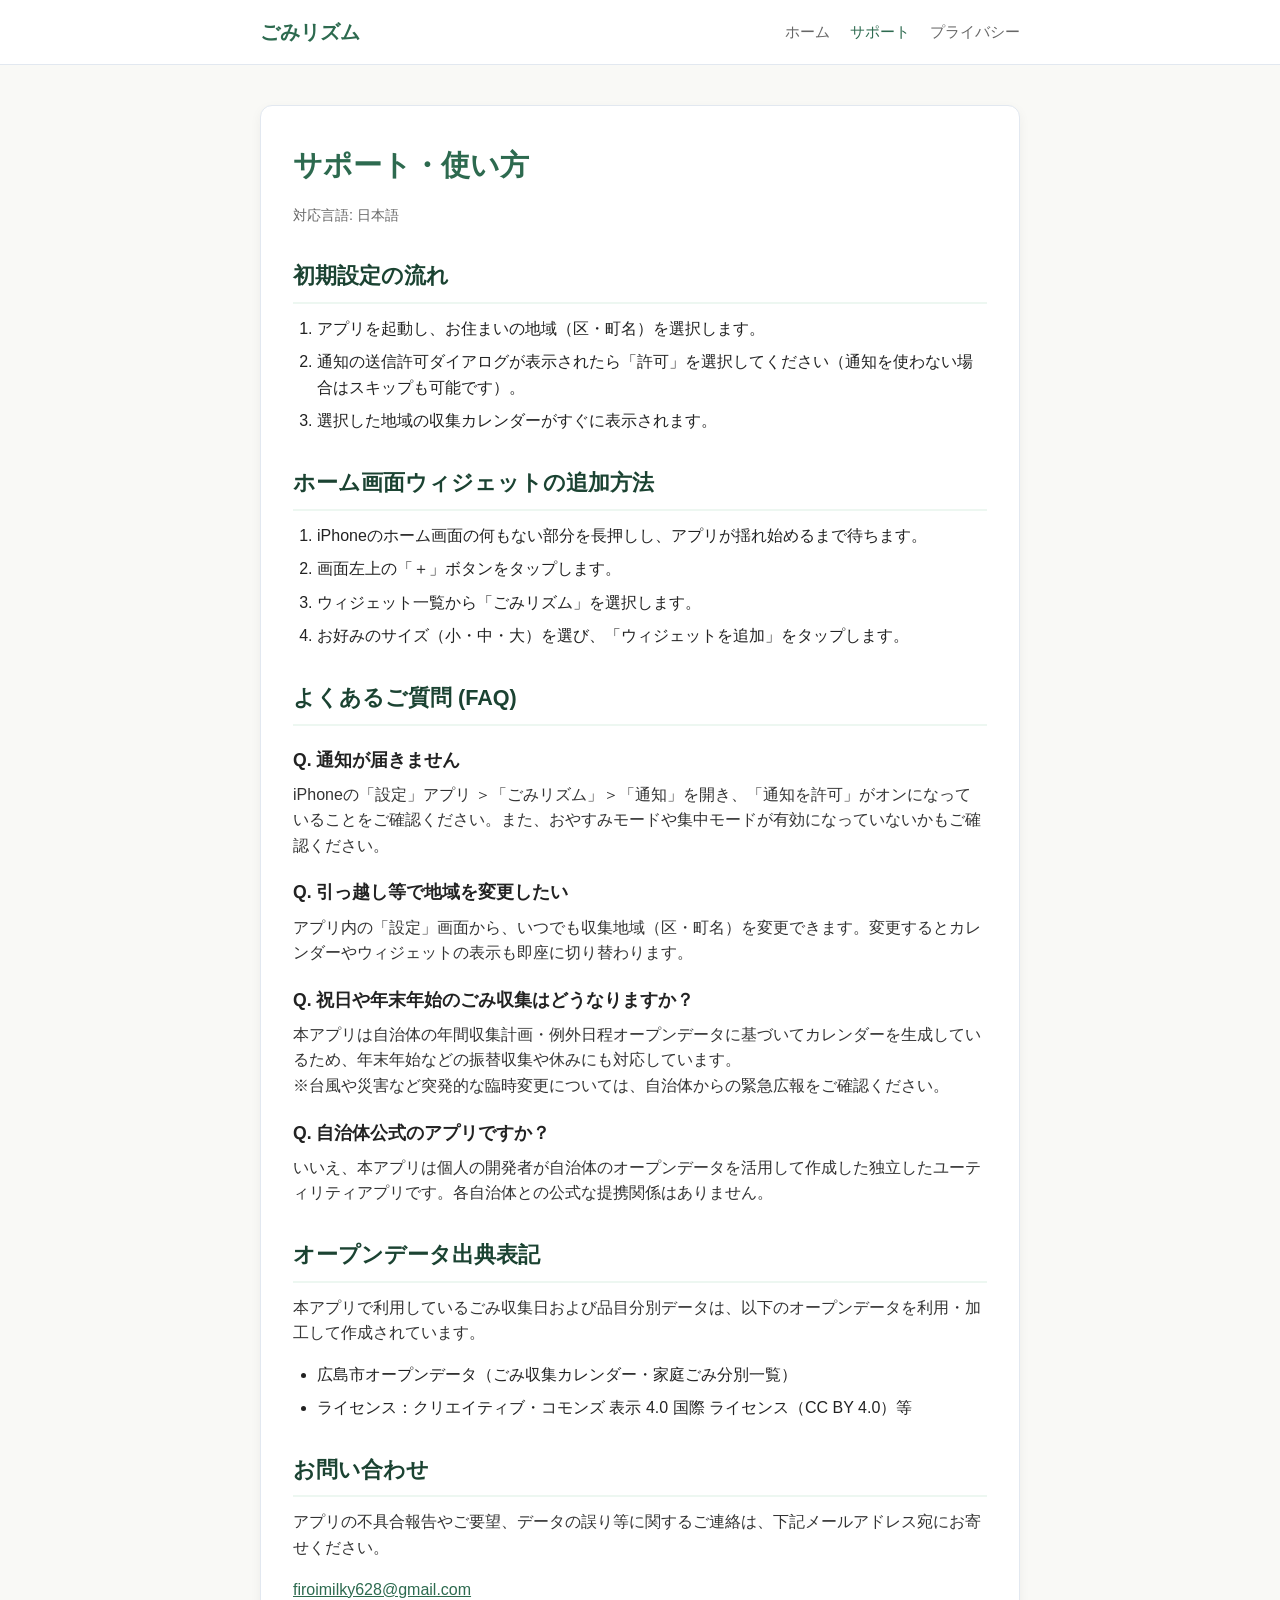
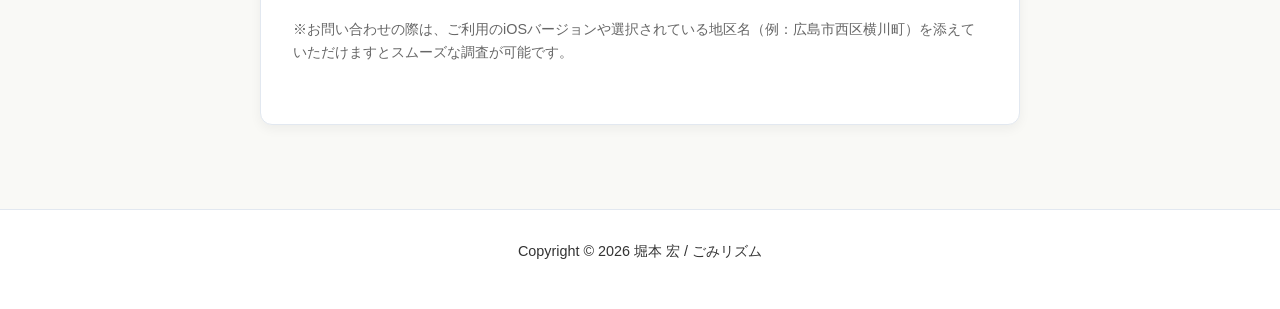
==== support.html @ ed747e40 "Initial commit for Gomirhythm Pages" ====
<!doctype html>
<html lang="ja">
  <head>
    <meta charset="utf-8">
    <meta name="viewport" content="width=device-width, initial-scale=1">
    <title>サポート - ごみリズム</title>
    <meta name="description" content="ごみリズム：ゴミの日カレンダーの使い方、よくあるご質問、お問い合わせ窓口。">
    <link rel="icon" href="icon.png">
    <link rel="stylesheet" href="styles.css">
  </head>
  <body>
    <header>
      <div class="shell masthead">
        <a class="brand" href="index.html">ごみリズム</a>
        <nav aria-label="メインナビゲーション">
          <a href="index.html">ホーム</a>
          <a href="support.html" class="active">サポート</a>
          <a href="privacy.html">プライバシー</a>
        </nav>
      </div>
    </header>
    <main>
      <div class="shell">
        <article class="panel">
          <h1>サポート・使い方</h1>
          <p class="meta">対応言語: 日本語</p>

          <h2>初期設定の流れ</h2>
          <ol>
            <li>アプリを起動し、お住まいの地域（区・町名）を選択します。</li>
            <li>通知の送信許可ダイアログが表示されたら「許可」を選択してください（通知を使わない場合はスキップも可能です）。</li>
            <li>選択した地域の収集カレンダーがすぐに表示されます。</li>
          </ol>

          <h2>ホーム画面ウィジェットの追加方法</h2>
          <ol>
            <li>iPhoneのホーム画面の何もない部分を長押しし、アプリが揺れ始めるまで待ちます。</li>
            <li>画面左上の「＋」ボタンをタップします。</li>
            <li>ウィジェット一覧から「ごみリズム」を選択します。</li>
            <li>お好みのサイズ（小・中・大）を選び、「ウィジェットを追加」をタップします。</li>
          </ol>

          <h2>よくあるご質問 (FAQ)</h2>
          
          <h3>Q. 通知が届きません</h3>
          <p>iPhoneの「設定」アプリ ＞「ごみリズム」＞「通知」を開き、「通知を許可」がオンになっていることをご確認ください。また、おやすみモードや集中モードが有効になっていないかもご確認ください。</p>

          <h3>Q. 引っ越し等で地域を変更したい</h3>
          <p>アプリ内の「設定」画面から、いつでも収集地域（区・町名）を変更できます。変更するとカレンダーやウィジェットの表示も即座に切り替わります。</p>

          <h3>Q. 祝日や年末年始のごみ収集はどうなりますか？</h3>
          <p>本アプリは自治体の年間収集計画・例外日程オープンデータに基づいてカレンダーを生成しているため、年末年始などの振替収集や休みにも対応しています。<br>※台風や災害など突発的な臨時変更については、自治体からの緊急広報をご確認ください。</p>

          <h3>Q. 自治体公式のアプリですか？</h3>
          <p>いいえ、本アプリは個人の開発者が自治体のオープンデータを活用して作成した独立したユーティリティアプリです。各自治体との公式な提携関係はありません。</p>

          <h2>オープンデータ出典表記</h2>
          <p>本アプリで利用しているごみ収集日および品目分別データは、以下のオープンデータを利用・加工して作成されています。</p>
          <ul>
            <li>広島市オープンデータ（ごみ収集カレンダー・家庭ごみ分別一覧）</li>
            <li>ライセンス：クリエイティブ・コモンズ 表示 4.0 国際 ライセンス（CC BY 4.0）等</li>
          </ul>

          <h2>お問い合わせ</h2>
          <p>アプリの不具合報告やご要望、データの誤り等に関するご連絡は、下記メールアドレス宛にお寄せください。</p>
          <p><a href="mailto:firoimilky628@gmail.com">firoimilky628@gmail.com</a></p>
          <p class="meta">※お問い合わせの際は、ご利用のiOSバージョンや選択されている地区名（例：広島市西区横川町）を添えていただけますとスムーズな調査が可能です。</p>
        </article>
      </div>
    </main>
    <footer>
      <div class="shell">
        <p>Copyright © 2026 堀本 宏 / ごみリズム</p>
      </div>
    </footer>
  </body>
</html>
---- styles.css ----
:root {
  --bg: #f9f9f6;
  --surface: #ffffff;
  --text: #222222;
  --text-muted: #666666;
  --primary: #2d6a4f;
  --primary-hover: #1b4332;
  --accent: #e76f51;
  --border: #e2e8f0;
  --card-bg: #ffffff;
  --shadow: 0 4px 12px rgba(0, 0, 0, 0.05);
  --radius: 12px;
}

* {
  box-sizing: border-box;
  margin: 0;
  padding: 0;
}

body {
  font-family: -apple-system, BlinkMacSystemFont, "Segoe UI", Roboto, "Helvetica Neue", Arial, sans-serif;
  background-color: var(--bg);
  color: var(--text);
  line-height: 1.6;
  -webkit-font-smoothing: antialiased;
}

.shell {
  max-width: 800px;
  margin: 0 auto;
  padding: 0 20px;
}

header {
  background-color: var(--surface);
  border-bottom: 1px solid var(--border);
  position: sticky;
  top: 0;
  z-index: 100;
}

.masthead {
  display: flex;
  justify-content: space-between;
  align-items: center;
  height: 64px;
}

.brand {
  font-size: 1.25rem;
  font-weight: 700;
  color: var(--primary);
  text-decoration: none;
  display: flex;
  align-items: center;
  gap: 8px;
}

nav {
  display: flex;
  gap: 20px;
}

nav a {
  color: var(--text-muted);
  text-decoration: none;
  font-size: 0.95rem;
  font-weight: 500;
  transition: color 0.2s ease;
}

nav a:hover,
nav a.active {
  color: var(--primary);
}

main {
  padding: 40px 0 60px;
}

.hero {
  text-align: center;
  padding: 40px 20px 50px;
  background: linear-gradient(180deg, #edf7f1 0%, var(--bg) 100%);
  border-radius: var(--radius);
  margin-bottom: 30px;
}

.hero-icon {
  width: 96px;
  height: 96px;
  border-radius: 22px;
  box-shadow: 0 8px 24px rgba(45, 106, 79, 0.15);
  margin-bottom: 16px;
}

.hero h1 {
  font-size: 2rem;
  font-weight: 800;
  color: var(--primary);
  margin-bottom: 8px;
}

.hero p.tagline {
  font-size: 1.15rem;
  color: var(--text-muted);
  margin-bottom: 24px;
}

.panel {
  background-color: var(--surface);
  padding: 36px 32px;
  border-radius: var(--radius);
  box-shadow: var(--shadow);
  border: 1px solid var(--border);
  margin-bottom: 24px;
}

h1 {
  font-size: 1.8rem;
  margin-bottom: 16px;
  color: var(--primary);
}

h2 {
  font-size: 1.35rem;
  margin: 32px 0 12px;
  padding-bottom: 8px;
  border-bottom: 2px solid #edf7f1;
  color: var(--primary-hover);
}

h3 {
  font-size: 1.1rem;
  margin: 20px 0 8px;
}

p {
  margin-bottom: 16px;
  color: #333333;
}

.meta {
  font-size: 0.9rem;
  color: var(--text-muted);
  margin-bottom: 24px;
}

ul, ol {
  margin: 0 0 20px 24px;
}

li {
  margin-bottom: 8px;
}

code {
  background-color: #f1f5f9;
  padding: 2px 6px;
  border-radius: 4px;
  font-size: 0.9em;
  font-family: ui-monospace, SFMono-Regular, Menlo, monospace;
}

.features-grid {
  display: grid;
  grid-template-columns: repeat(auto-fit, minmax(220px, 1fr));
  gap: 20px;
  margin: 30px 0;
}

.feature-card {
  background-color: var(--surface);
  border: 1px solid var(--border);
  border-radius: var(--radius);
  padding: 24px;
  box-shadow: var(--shadow);
}

.feature-card h3 {
  color: var(--primary);
  margin-top: 0;
  margin-bottom: 10px;
}

.feature-card p {
  font-size: 0.95rem;
  color: var(--text-muted);
  margin-bottom: 0;
}

footer {
  border-top: 1px solid var(--border);
  padding: 30px 0;
  text-align: center;
  font-size: 0.9rem;
  color: var(--text-muted);
  background-color: var(--surface);
}

a {
  color: var(--primary);
  text-decoration: underline;
}

a:hover {
  color: var(--primary-hover);
}
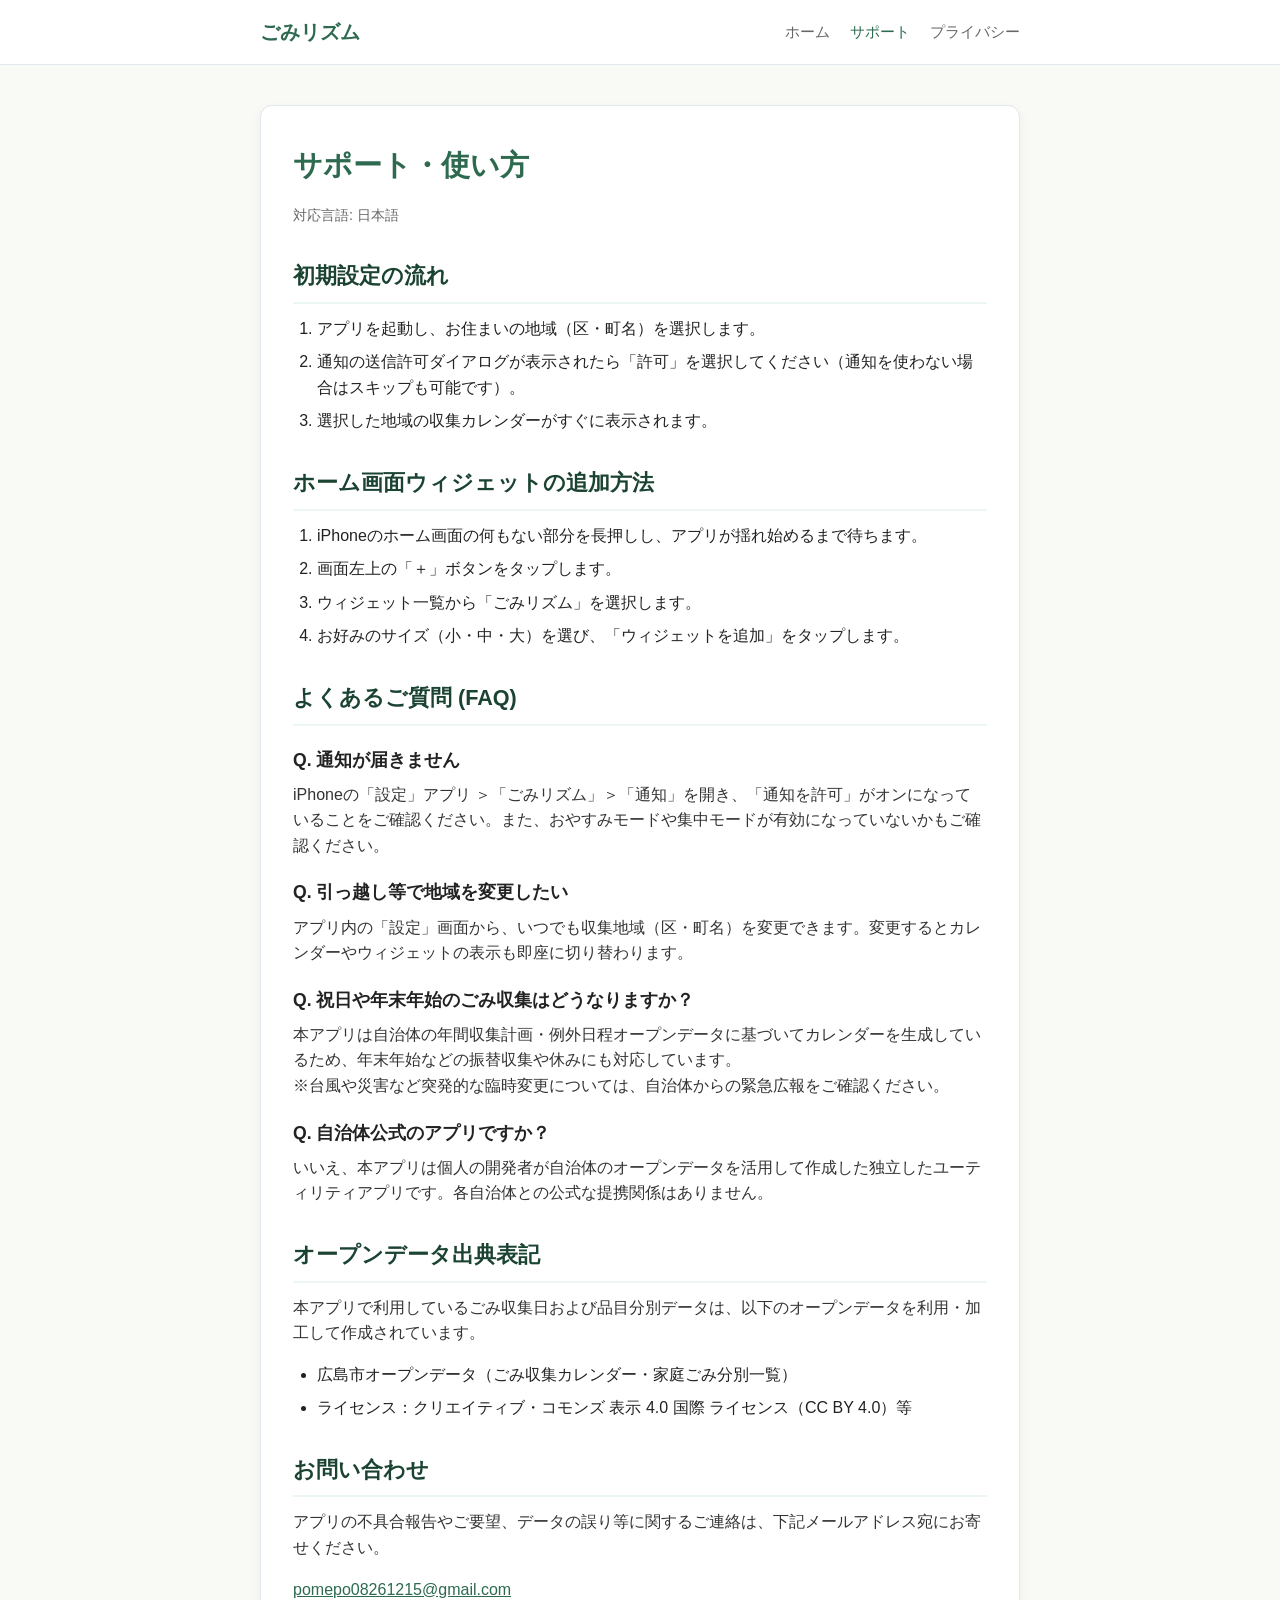
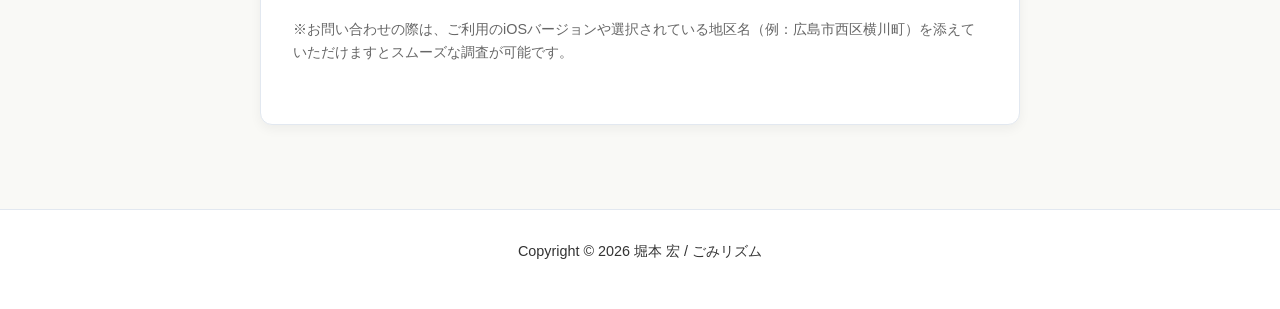
==== commit 59c5eb83: "Update GomiRhythm public contact email in support.html" ====
--- a/support.html
+++ b/support.html
@@ -63,7 +63,7 @@
 
           <h2>お問い合わせ</h2>
           <p>アプリの不具合報告やご要望、データの誤り等に関するご連絡は、下記メールアドレス宛にお寄せください。</p>
-          <p><a href="mailto:firoimilky628@gmail.com">firoimilky628@gmail.com</a></p>
+          <p><a href="mailto:pomepo08261215@gmail.com">pomepo08261215@gmail.com</a></p>
           <p class="meta">※お問い合わせの際は、ご利用のiOSバージョンや選択されている地区名（例：広島市西区横川町）を添えていただけますとスムーズな調査が可能です。</p>
         </article>
       </div>
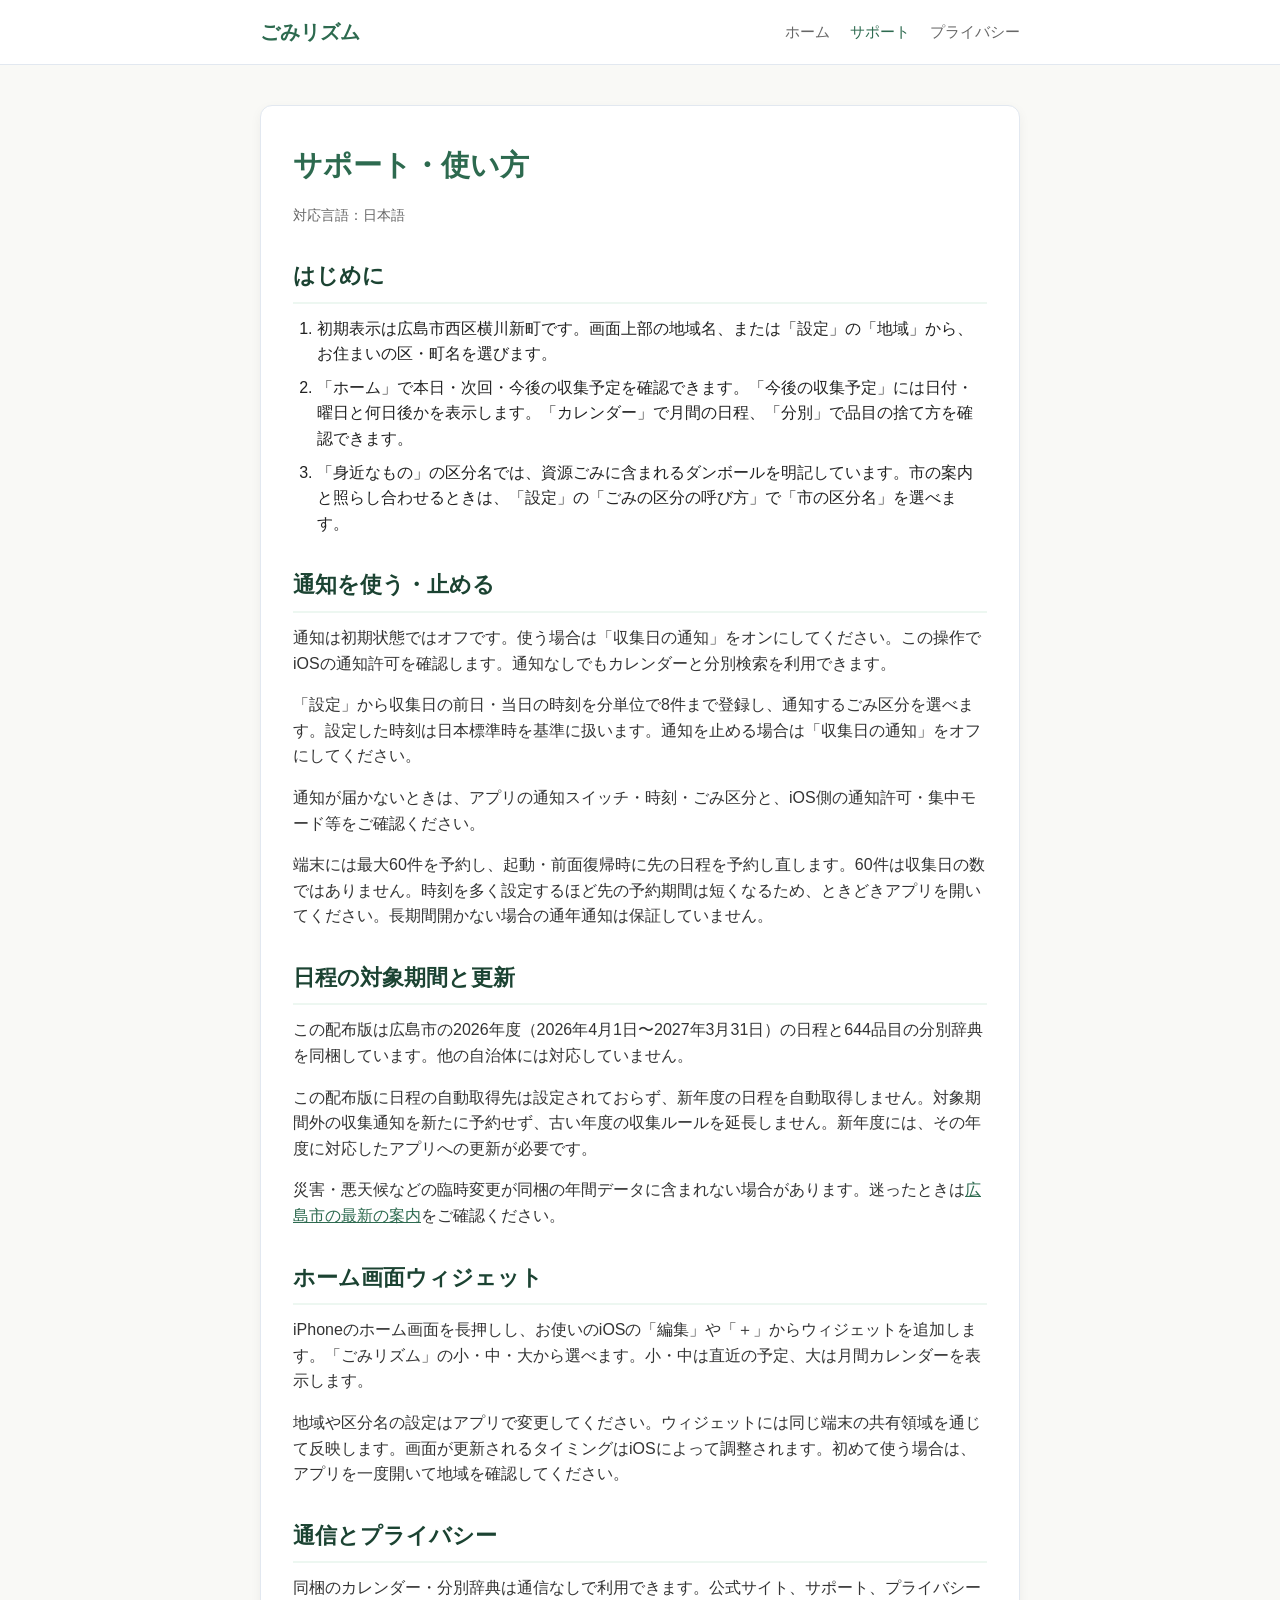
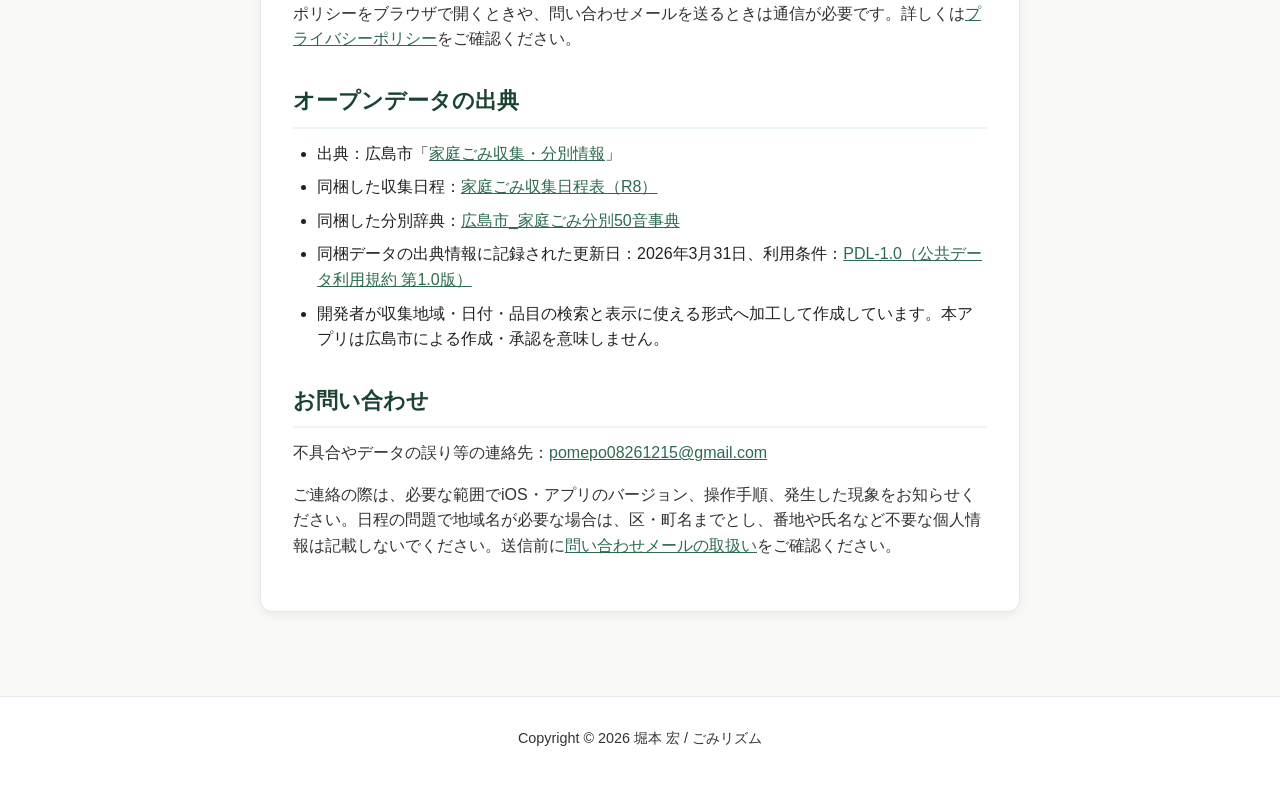
==== commit 908886a6: "Update Gomi support guidance for released build 7" ====
--- a/support.html
+++ b/support.html
@@ -23,48 +23,45 @@
       <div class="shell">
         <article class="panel">
           <h1>サポート・使い方</h1>
-          <p class="meta">対応言語: 日本語</p>
+          <p class="meta">対応言語：日本語</p>
 
-          <h2>初期設定の流れ</h2>
+          <h2>はじめに</h2>
           <ol>
-            <li>アプリを起動し、お住まいの地域（区・町名）を選択します。</li>
-            <li>通知の送信許可ダイアログが表示されたら「許可」を選択してください（通知を使わない場合はスキップも可能です）。</li>
-            <li>選択した地域の収集カレンダーがすぐに表示されます。</li>
+            <li>初期表示は広島市西区横川新町です。画面上部の地域名、または「設定」の「地域」から、お住まいの区・町名を選びます。</li>
+            <li>「ホーム」で本日・次回・今後の収集予定を確認できます。「今後の収集予定」には日付・曜日と何日後かを表示します。「カレンダー」で月間の日程、「分別」で品目の捨て方を確認できます。</li>
+            <li>「身近なもの」の区分名では、資源ごみに含まれるダンボールを明記しています。市の案内と照らし合わせるときは、「設定」の「ごみの区分の呼び方」で「市の区分名」を選べます。</li>
           </ol>
 
-          <h2>ホーム画面ウィジェットの追加方法</h2>
-          <ol>
-            <li>iPhoneのホーム画面の何もない部分を長押しし、アプリが揺れ始めるまで待ちます。</li>
-            <li>画面左上の「＋」ボタンをタップします。</li>
-            <li>ウィジェット一覧から「ごみリズム」を選択します。</li>
-            <li>お好みのサイズ（小・中・大）を選び、「ウィジェットを追加」をタップします。</li>
-          </ol>
+          <h2>通知を使う・止める</h2>
+          <p>通知は初期状態ではオフです。使う場合は「収集日の通知」をオンにしてください。この操作でiOSの通知許可を確認します。通知なしでもカレンダーと分別検索を利用できます。</p>
+          <p>「設定」から収集日の前日・当日の時刻を分単位で8件まで登録し、通知するごみ区分を選べます。設定した時刻は日本標準時を基準に扱います。通知を止める場合は「収集日の通知」をオフにしてください。</p>
+          <p>通知が届かないときは、アプリの通知スイッチ・時刻・ごみ区分と、iOS側の通知許可・集中モード等をご確認ください。</p>
+          <p>端末には最大60件を予約し、起動・前面復帰時に先の日程を予約し直します。60件は収集日の数ではありません。時刻を多く設定するほど先の予約期間は短くなるため、ときどきアプリを開いてください。長期間開かない場合の通年通知は保証していません。</p>
 
-          <h2>よくあるご質問 (FAQ)</h2>
-          
-          <h3>Q. 通知が届きません</h3>
-          <p>iPhoneの「設定」アプリ ＞「ごみリズム」＞「通知」を開き、「通知を許可」がオンになっていることをご確認ください。また、おやすみモードや集中モードが有効になっていないかもご確認ください。</p>
+          <h2>日程の対象期間と更新</h2>
+          <p>この配布版は広島市の2026年度（2026年4月1日〜2027年3月31日）の日程と644品目の分別辞典を同梱しています。他の自治体には対応していません。</p>
+          <p>この配布版に日程の自動取得先は設定されておらず、新年度の日程を自動取得しません。対象期間外の収集通知を新たに予約せず、古い年度の収集ルールを延長しません。新年度には、その年度に対応したアプリへの更新が必要です。</p>
+          <p>災害・悪天候などの臨時変更が同梱の年間データに含まれない場合があります。迷ったときは<a href="https://www.city.hiroshima.lg.jp/living/gomi-kankyo/1021277/1003072/1036671/1048041/index.html">広島市の最新の案内</a>をご確認ください。</p>
 
-          <h3>Q. 引っ越し等で地域を変更したい</h3>
-          <p>アプリ内の「設定」画面から、いつでも収集地域（区・町名）を変更できます。変更するとカレンダーやウィジェットの表示も即座に切り替わります。</p>
+          <h2>ホーム画面ウィジェット</h2>
+          <p>iPhoneのホーム画面を長押しし、お使いのiOSの「編集」や「＋」からウィジェットを追加します。「ごみリズム」の小・中・大から選べます。小・中は直近の予定、大は月間カレンダーを表示します。</p>
+          <p>地域や区分名の設定はアプリで変更してください。ウィジェットには同じ端末の共有領域を通じて反映します。画面が更新されるタイミングはiOSによって調整されます。初めて使う場合は、アプリを一度開いて地域を確認してください。</p>
 
-          <h3>Q. 祝日や年末年始のごみ収集はどうなりますか？</h3>
-          <p>本アプリは自治体の年間収集計画・例外日程オープンデータに基づいてカレンダーを生成しているため、年末年始などの振替収集や休みにも対応しています。<br>※台風や災害など突発的な臨時変更については、自治体からの緊急広報をご確認ください。</p>
+          <h2>通信とプライバシー</h2>
+          <p>同梱のカレンダー・分別辞典は通信なしで利用できます。公式サイト、サポート、プライバシーポリシーをブラウザで開くときや、問い合わせメールを送るときは通信が必要です。詳しくは<a href="privacy.html">プライバシーポリシー</a>をご確認ください。</p>
 
-          <h3>Q. 自治体公式のアプリですか？</h3>
-          <p>いいえ、本アプリは個人の開発者が自治体のオープンデータを活用して作成した独立したユーティリティアプリです。各自治体との公式な提携関係はありません。</p>
-
-          <h2>オープンデータ出典表記</h2>
-          <p>本アプリで利用しているごみ収集日および品目分別データは、以下のオープンデータを利用・加工して作成されています。</p>
+          <h2>オープンデータの出典</h2>
           <ul>
-            <li>広島市オープンデータ（ごみ収集カレンダー・家庭ごみ分別一覧）</li>
-            <li>ライセンス：クリエイティブ・コモンズ 表示 4.0 国際 ライセンス（CC BY 4.0）等</li>
+            <li>出典：広島市「<a href="https://hiroshima-opendata.dataeye.jp/datasets/1338">家庭ごみ収集・分別情報</a>」</li>
+            <li>同梱した収集日程：<a href="https://hiroshima-opendata.dataeye.jp/resources/9971">家庭ごみ収集日程表（R8）</a></li>
+            <li>同梱した分別辞典：<a href="https://hiroshima-opendata.dataeye.jp/resources/24815">広島市_家庭ごみ分別50音事典</a></li>
+            <li>同梱データの出典情報に記録された更新日：2026年3月31日、利用条件：<a href="https://hiroshima-opendata.dataeye.jp/pages/terms">PDL-1.0（公共データ利用規約 第1.0版）</a></li>
+            <li>開発者が収集地域・日付・品目の検索と表示に使える形式へ加工して作成しています。本アプリは広島市による作成・承認を意味しません。</li>
           </ul>
 
           <h2>お問い合わせ</h2>
-          <p>アプリの不具合報告やご要望、データの誤り等に関するご連絡は、下記メールアドレス宛にお寄せください。</p>
-          <p><a href="mailto:pomepo08261215@gmail.com">pomepo08261215@gmail.com</a></p>
-          <p class="meta">※お問い合わせの際は、ご利用のiOSバージョンや選択されている地区名（例：広島市西区横川町）を添えていただけますとスムーズな調査が可能です。</p>
+          <p>不具合やデータの誤り等の連絡先：<a href="mailto:pomepo08261215@gmail.com">pomepo08261215@gmail.com</a></p>
+          <p>ご連絡の際は、必要な範囲でiOS・アプリのバージョン、操作手順、発生した現象をお知らせください。日程の問題で地域名が必要な場合は、区・町名までとし、番地や氏名など不要な個人情報は記載しないでください。送信前に<a href="privacy.html">問い合わせメールの取扱い</a>をご確認ください。</p>
         </article>
       </div>
     </main>
